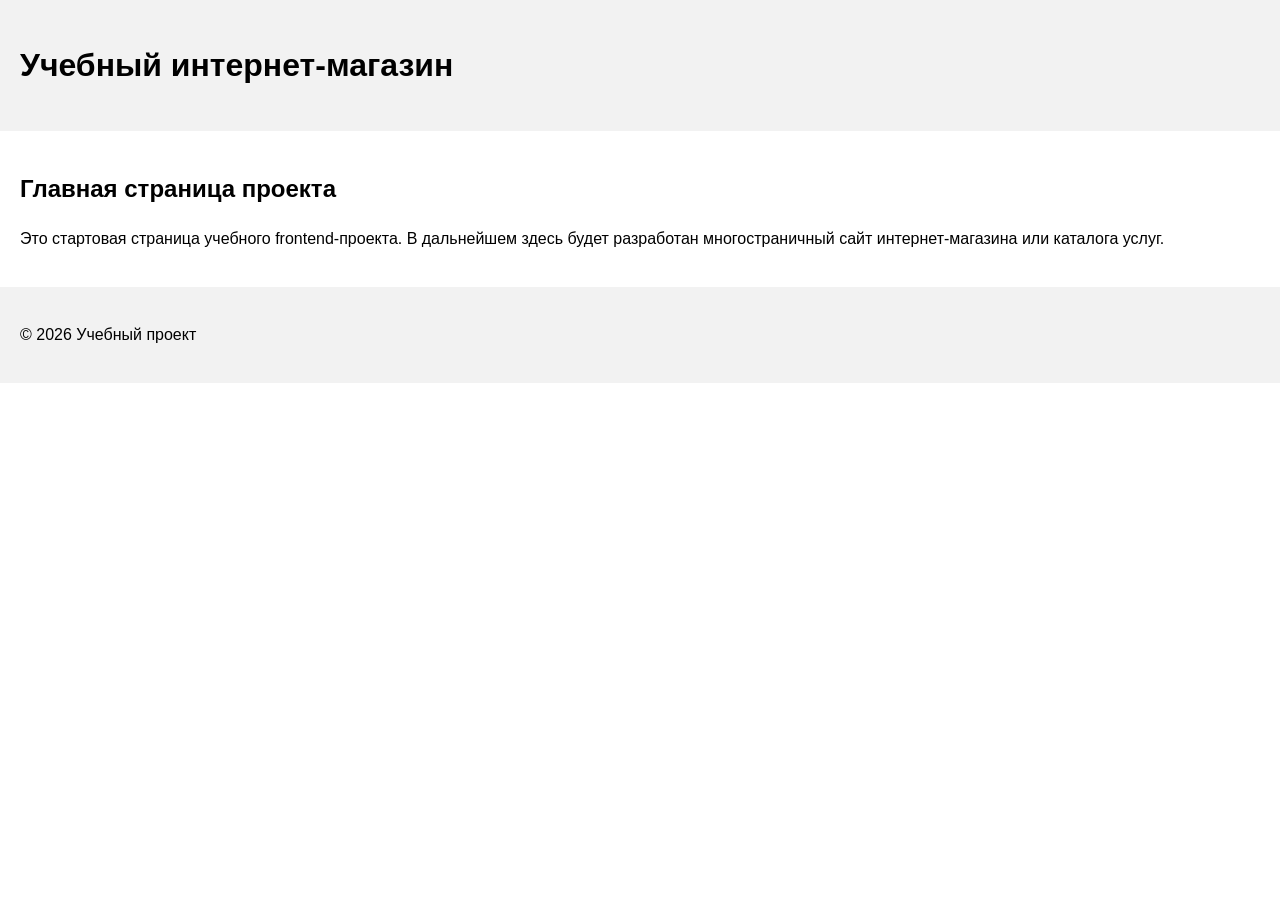
==== index.html @ 299a9763 "feat: initialize frontend project structure" ====
<!DOCTYPE html>
<html lang="ru">
<head>
  <meta charset="UTF-8">
  <meta name="viewport" content="width=device-width, initial-scale=1.0">
  <title>Каталог товаров</title>
  <link rel="stylesheet" href="css/style.css">
</head>
<body>
  <header>
    <h1>Учебный интернет-магазин</h1>
  </header>

  <main>
    <section>
      <h2>Главная страница проекта</h2>
      <p>
        Это стартовая страница учебного frontend-проекта.
        В дальнейшем здесь будет разработан многостраничный сайт
        интернет-магазина или каталога услуг.
      </p>
    </section>
  </main>

  <footer>
    <p>&copy; 2026 Учебный проект</p>
  </footer>
</body>
</html>
---- css/style.css ----
body {
  margin: 0;
  font-family: Arial, sans-serif;
  line-height: 1.5;
}

header,
main,
footer {
  padding: 20px;
}

header {
  background-color: #f2f2f2;
}

footer {
  background-color: #f2f2f2;
}
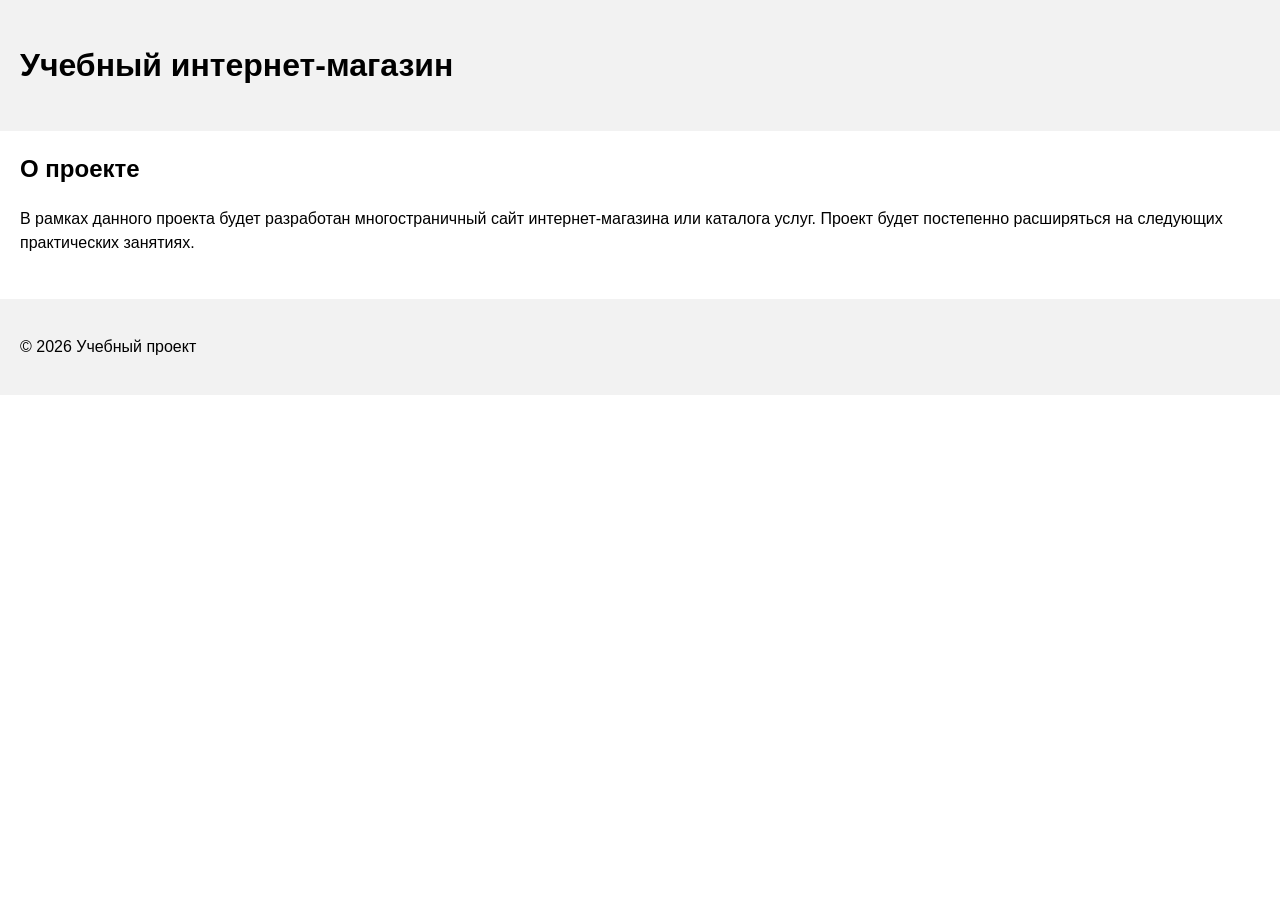
==== commit 9ca4036b: "feat: add project description section" ====
--- a/index.html
+++ b/index.html
@@ -13,11 +13,11 @@
 
   <main>
     <section>
-      <h2>Главная страница проекта</h2>
+      <h2>О проекте</h2>
       <p>
-        Это стартовая страница учебного frontend-проекта.
-        В дальнейшем здесь будет разработан многостраничный сайт
-        интернет-магазина или каталога услуг.
+        В рамках данного проекта будет разработан многостраничный сайт
+        интернет-магазина или каталога услуг. Проект будет постепенно
+        расширяться на следующих практических занятиях.
       </p>
     </section>
   </main>
--- a/css/style.css
+++ b/css/style.css
@@ -16,4 +16,12 @@
 
 footer {
   background-color: #f2f2f2;
+}
+
+section {
+  margin-bottom: 24px;
+}
+
+section h2 {
+  margin-top: 0;
 }
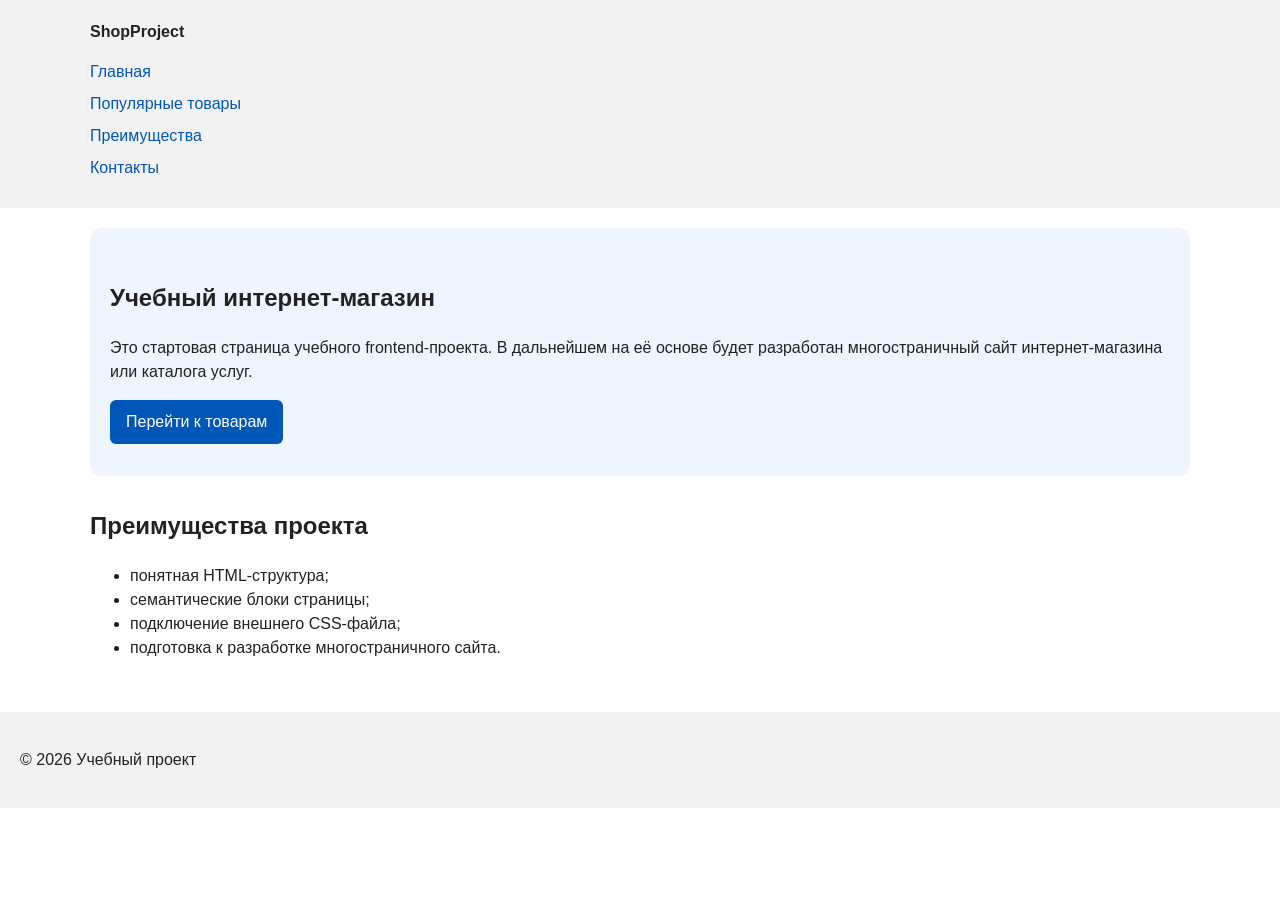
==== commit 4e20cd25: "feat: add semantic HTML structure and base CSS styles" ====
--- a/index.html
+++ b/index.html
@@ -8,22 +8,46 @@
 </head>
 <body>
   <header>
-    <h1>Учебный интернет-магазин</h1>
-  </header>
+    <div class="site-header">
+        <a class="site-logo" href="index.html">ShopProject</a>
+
+        <nav class="site-nav" aria-label="Основная навигация">
+            <ul class="site-nav__list">
+                <li><a href="index.html">Главная</a></li>
+                <li><a href="#popular">Популярные товары</a></li>
+                <li><a href="#advantages">Преимущества</a></li>
+                <li><a href="#contacts">Контакты</a></li>
+            </ul>
+        </nav>
+    </div>
+</header>
+
 
   <main>
-    <section>
-      <h2>О проекте</h2>
-      <p>
-        В рамках данного проекта будет разработан многостраничный сайт
-        интернет-магазина или каталога услуг. Проект будет постепенно
-        расширяться на следующих практических занятиях.
-      </p>
-    </section>
+    <!-- Основное содержимое страницы -->
+     <section class="hero">
+        <h1>Учебный интернет-магазин</h1>
+        <p>
+            Это стартовая страница учебного frontend-проекта.
+            В дальнейшем на её основе будет разработан многостраничный сайт
+            интернет-магазина или каталога услуг.
+        </p>
+        <a class="button" href="#popular">Перейти к товарам</a>
+      </section>
+
+      <section class="section" id="advantages">
+        <h2>Преимущества проекта</h2>
+        <ul class="advantages-list">
+          <li>понятная HTML-структура;</li>
+          <li>семантические блоки страницы;</li>
+          <li>подключение внешнего CSS-файла;</li>
+          <li>подготовка к разработке многостраничного сайта.</li>
+        </ul>
+      </section>
   </main>
-
   <footer>
     <p>&copy; 2026 Учебный проект</p>
   </footer>
 </body>
-</html>+</html>
+
--- a/css/style.css
+++ b/css/style.css
@@ -1,27 +1,154 @@
+/* 
+  Универсальное правило для всех элементов.
+  border-box делает расчёт размеров более понятным:
+  width включает content, padding и border.
+*/
+* {
+  box-sizing: border-box;
+}
+/*
+  Убираем стандартный внешний отступ браузера у body.
+  Без этого вокруг страницы может появиться белая рамка.
+*/
 body {
   margin: 0;
   font-family: Arial, sans-serif;
   line-height: 1.5;
+  color: #222222;
+  background-color: #ffffff;
 }
-
+/*
+  Задаём внутренние отступы для основных областей страницы.
+  Это делает содержимое визуально отделённым от краёв окна браузера.
+*/
 header,
 main,
 footer {
   padding: 20px;
 }
-
+/*
+  Оформляем шапку страницы.
+  Пока используется простой светло-серый фон.
+*/
 header {
   background-color: #f2f2f2;
 }
-
+/*
+  Оформляем подвал страницы тем же фоном,
+  чтобы визуально отделить его от основного содержимого.
+*/
 footer {
   background-color: #f2f2f2;
 }
-
-section {
-  margin-bottom: 24px;
+/*
+  Ограничиваем ширину содержимого шапки,
+  чтобы оно не растягивалось слишком сильно на широких экранах.
+*/
+.site-header {
+  max-width: 1100px;
+  margin: 0 auto;
 }
-
-section h2 {
+/*
+  Оформляем текстовый логотип.
+*/
+.site-logo {
+  font-weight: bold;
+  text-decoration: none;
+  color: #222222;
+}
+/*
+  Убираем стандартные отступы и маркеры списка навигации.
+*/
+.site-nav__list {
+  padding: 0;
+  margin: 16px 0 0;
+  list-style: none;
+}
+/*
+  Добавляем расстояние между пунктами меню.
+*/
+.site-nav__list li {
+  margin-bottom: 8px;
+}
+/*
+  Оформляем ссылки меню.
+*/
+.site-nav__list a {
+  color: #0057b8;
+  text-decoration: none;
+}
+/*
+  При наведении мыши подчёркиваем ссылку.
+  Подробно состояния интерфейса будут рассмотрены в практической работе 1.7.
+*/
+.site-nav__list a:hover {
+  text-decoration: underline;
+}
+/*
+  Hero-блок — первый крупный блок страницы.
+  Он визуально отделяется от остальных разделов фоном и отступами.
+*/
+.hero {
+  max-width: 1100px;
+  margin: 0 auto 32px;
+  padding: 32px 20px;
+  background-color: #eef5ff;
+  border-radius: 12px;
+}
+/*
+  Общий класс для разделов страницы.
+*/
+.section {
+  max-width: 1100px;
+  margin: 0 auto 32px;
+}
+/*
+  Убираем лишний верхний отступ у заголовков разделов.
+*/
+.section h2 {
   margin-top: 0;
-}+}
+/*
+  Карточка товара — самостоятельный блок.
+  На следующих занятиях карточки будут доработаны и выстроены в сетку.
+*/
+.product-card {
+  margin-bottom: 16px;
+  padding: 16px;
+  border: 1px solid #dddddd;
+  border-radius: 8px;
+  background-color: #ffffff;
+}
+/*
+  Убираем лишний верхний отступ у заголовка карточки.
+*/
+.product-card h3 {
+  margin-top: 0;
+}
+/*
+  Пока это обычная ссылка, но визуально она оформляется как кнопка.
+*/
+.button {
+  display: inline-block;
+  padding: 10px 16px;
+  color: #ffffff;
+  background-color: #0057b8;
+  text-decoration: none;
+  border-radius: 6px;
+}
+/*
+  Простое состояние наведения для кнопки.
+*/
+.button:hover {
+  background-color: #003f86;
+}
+/*
+  Дополнительный информационный блок.
+*/
+.aside-info {
+  max-width: 1100px;
+  margin: 0 auto 32px;
+  padding: 16px;
+  border-left: 4px solid #0057b8;
+  background-color: #f7f7f7;
+}
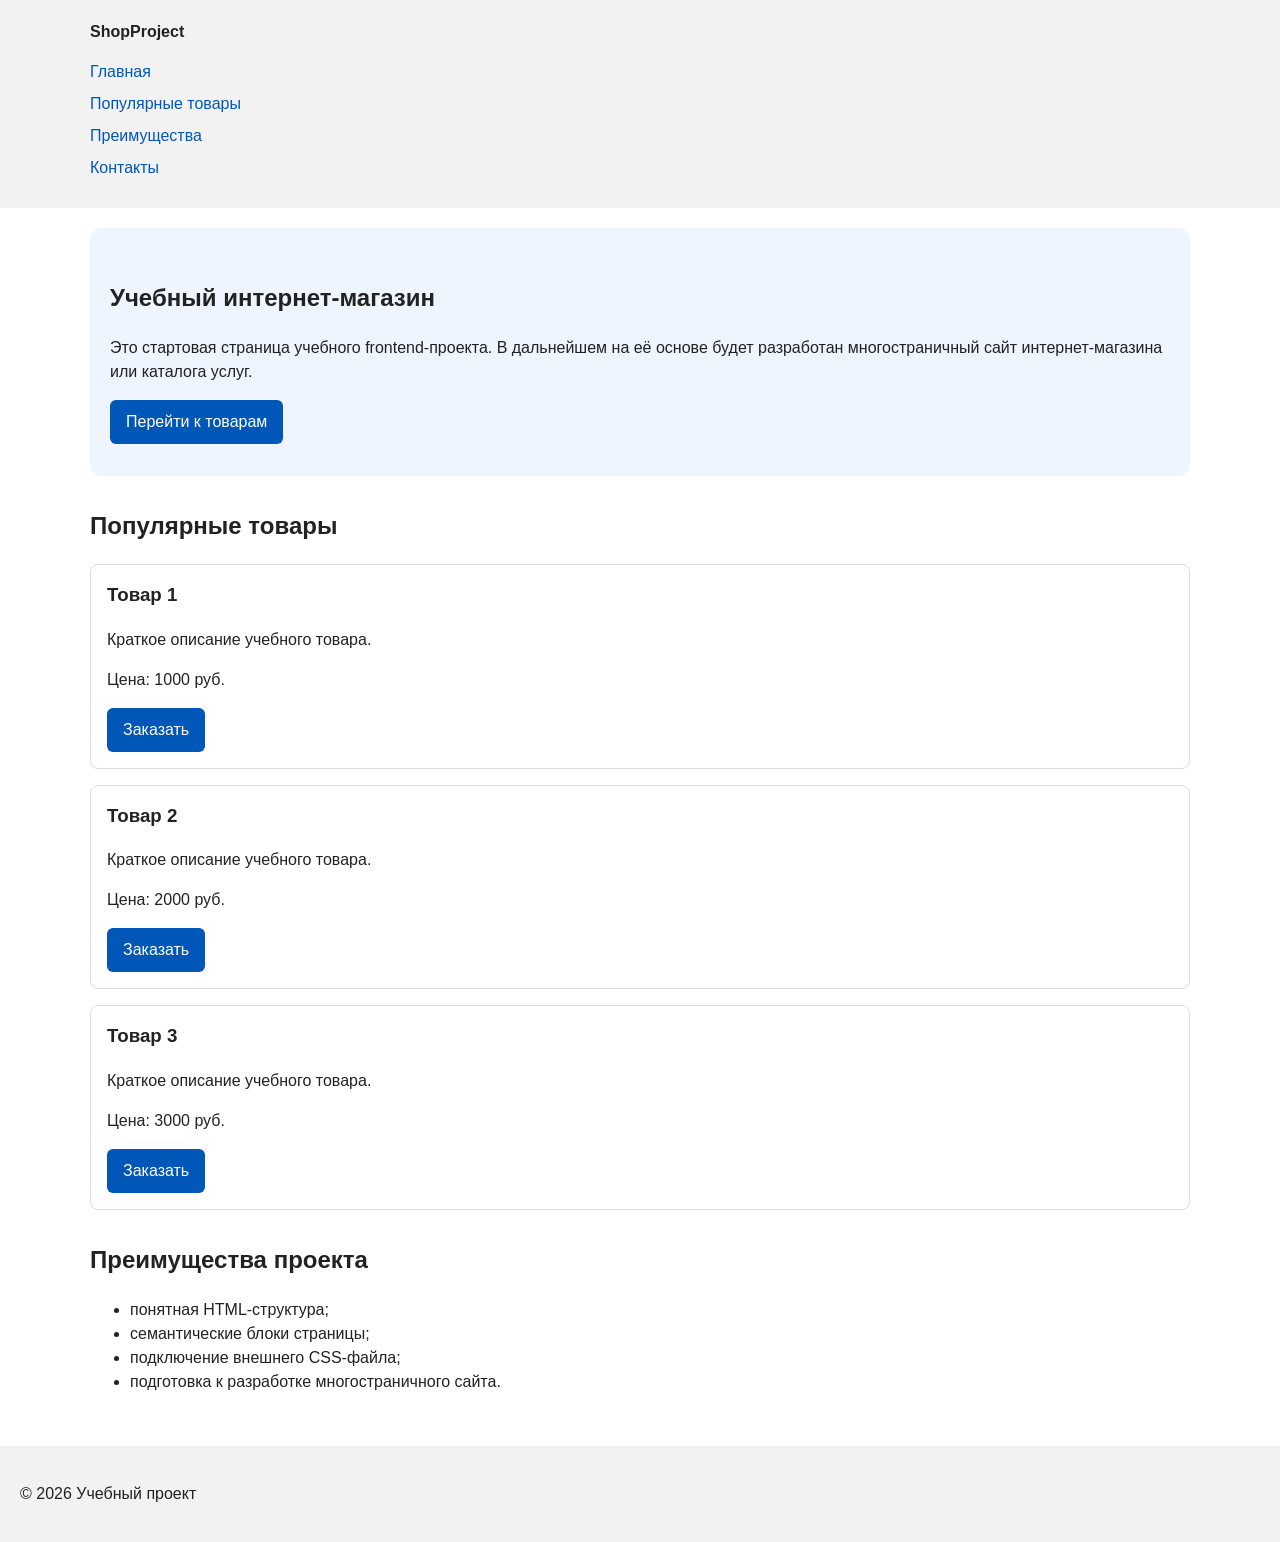
==== commit 345012c8: "feat: add order form modal and validation" ====
--- a/index.html
+++ b/index.html
@@ -5,49 +5,191 @@
   <meta name="viewport" content="width=device-width, initial-scale=1.0">
   <title>Каталог товаров</title>
   <link rel="stylesheet" href="css/style.css">
+  <!-- Этап 3. Подключение JavaScript-файла с атрибутом defer -->
+  <script src="js/main.js" defer></script>
 </head>
 <body>
+
   <header>
     <div class="site-header">
-        <a class="site-logo" href="index.html">ShopProject</a>
-
-        <nav class="site-nav" aria-label="Основная навигация">
-            <ul class="site-nav__list">
-                <li><a href="index.html">Главная</a></li>
-                <li><a href="#popular">Популярные товары</a></li>
-                <li><a href="#advantages">Преимущества</a></li>
-                <li><a href="#contacts">Контакты</a></li>
-            </ul>
-        </nav>
+      <a class="site-logo" href="index.html">ShopProject</a>
+      
+      <nav class="site-nav" aria-label="Основная навигация">
+        <ul class="site-nav__list">
+          <li><a href="index.html">Главная</a></li>
+          <li><a href="#popular">Популярные товары</a></li>
+          <li><a href="#advantages">Преимущества</a></li>
+          <li><a href="#contacts">Контакты</a></li>
+        </ul>
+      </nav>
     </div>
-</header>
-
+  </header>
 
   <main>
-    <!-- Основное содержимое страницы -->
-     <section class="hero">
-        <h1>Учебный интернет-магазин</h1>
-        <p>
-            Это стартовая страница учебного frontend-проекта.
-            В дальнейшем на её основе будет разработан многостраничный сайт
-            интернет-магазина или каталога услуг.
-        </p>
-        <a class="button" href="#popular">Перейти к товарам</a>
-      </section>
+    <!-- Секция Hero -->
+    <section class="hero">
+      <h1>Учебный интернет-магазин</h1>
+      <p>
+        Это стартовая страница учебного frontend-проекта.
+        В дальнейшем на её основе будет разработан многостраничный сайт
+        интернет-магазина или каталога услуг.
+      </p>
+      <a class="button" href="#popular">Перейти к товарам</a>
+    </section>
 
-      <section class="section" id="advantages">
-        <h2>Преимущества проекта</h2>
-        <ul class="advantages-list">
-          <li>понятная HTML-структура;</li>
-          <li>семантические блоки страницы;</li>
-          <li>подключение внешнего CSS-файла;</li>
-          <li>подготовка к разработке многостраничного сайта.</li>
-        </ul>
-      </section>
+    <!-- Секция Популярные товары с кнопками (Этап 4) -->
+    <section class="section" id="popular">
+      <h2>Популярные товары</h2>
+      <div class="products-grid">
+
+        <!-- Карточка 1 -->
+        <article class="product-card">
+          <h3>Товар 1</h3>
+          <p>Краткое описание учебного товара.</p>
+          <p>Цена: 1000 руб.</p>
+          <button class="button product-card__button" type="button" data-product="Товар 1">
+            Заказать
+          </button>
+        </article>
+
+        <!-- Карточка 2 -->
+        <article class="product-card">
+          <h3>Товар 2</h3>
+          <p>Краткое описание учебного товара.</p>
+          <p>Цена: 2000 руб.</p>
+          <button class="button product-card__button" type="button" data-product="Товар 2">
+            Заказать
+          </button>
+        </article>
+
+        <!-- Карточка 3 -->
+        <article class="product-card">
+          <h3>Товар 3</h3>
+          <p>Краткое описание учебного товара.</p>
+          <p>Цена: 3000 руб.</p>
+          <button class="button product-card__button" type="button" data-product="Товар 3">
+            Заказать
+          </button>
+        </article>
+
+      </div>
+    </section>
+
+    <!-- Секция Преимущества -->
+    <section class="section" id="advantages">
+      <h2>Преимущества проекта</h2>
+      <ul class="advantages-list">
+        <li>понятная HTML-структура;</li>
+        <li>семантические блоки страницы;</li>
+        <li>подключение внешнего CSS-файла;</li>
+        <li>подготовка к разработке многостраничного сайта.</li>
+      </ul>
+    </section>
   </main>
+
   <footer>
     <p>&copy; 2026 Учебный проект</p>
   </footer>
+
+  <!-- Этап 5. Модальное окно с формой заявки -->
+  <dialog class="order-dialog" id="order-dialog" aria-labelledby="order-dialog-title">
+    <h2 id="order-dialog-title">Оформление заявки</h2>
+    <form class="order-form" id="order-form" action="#" method="post" novalidate>
+      
+      <!-- Скрытое поле для хранения названия выбранного товара -->
+      <input id="selected-product" name="selected-product" type="hidden">
+      
+      <div class="form-field">
+        <label for="order-name">Имя</label>
+        <input
+          id="order-name"
+          name="name"
+          type="text"
+          placeholder="Введите ваше имя"
+          minlength="2"
+          autocomplete="given-name"
+          required
+        >
+      </div>
+      
+      <div class="form-field">
+        <label for="order-email">E-mail</label>
+        <input
+          id="order-email"
+          name="email"
+          type="email"
+          placeholder="example@mail.ru"
+          autocomplete="email"
+          required
+        >
+      </div>
+      
+      <div class="form-field">
+        <label for="order-phone">Телефон</label>
+        <input
+          id="order-phone"
+          name="phone"
+          type="tel"
+          inputmode="tel"
+          placeholder="+7 (900) 000-00-00"
+          pattern="^\+7 \(\d{3}\) \d{3}-\d{2}-\d{2}$"
+          required
+        >
+        <small>Формат: +7 (900) 000-00-00</small>
+      </div>
+      
+      <div class="form-field">
+        <label for="order-date">Дата связи</label>
+        <input
+          id="order-date"
+          name="date"
+          type="date"
+        >
+      </div>
+      
+      <div class="form-field">
+        <label for="order-topic">Тема заявки</label>
+        <select id="order-topic" name="topic" required>
+          <option value="">Выберите тему</option>
+          <option value="product">Заказ товара</option>
+          <option value="consultation">Консультация</option>
+          <option value="delivery">Доставка</option>
+        </select>
+      </div>
+      
+      <div class="form-field">
+        <label for="order-comment">Комментарий</label>
+        <textarea
+          id="order-comment"
+          name="comment"
+          rows="4"
+          placeholder="Укажите дополнительную информацию"
+        ></textarea>
+      </div>
+      
+      <div class="form-field form-field--checkbox">
+        <label>
+          <input
+            id="order-agreement"
+            name="agreement"
+            type="checkbox"
+            required
+          >
+          Я согласен на обработку данных
+        </label>
+      </div>
+      
+      <div class="form-actions">
+        <button type="button" id="close-order-dialog">Закрыть</button>
+        <button type="submit">Отправить заявку</button>
+      </div>
+    </form>
+  </dialog>
+
+  <!-- Сообщение об успешной отправке формы -->
+  <p class="success-message" id="success-message" hidden>
+    Форма успешно отправлена!
+  </p>
+
 </body>
 </html>
-
--- a/css/style.css
+++ b/css/style.css
@@ -1,15 +1,7 @@
-/* 
-  Универсальное правило для всех элементов.
-  border-box делает расчёт размеров более понятным:
-  width включает content, padding и border.
-*/
 * {
   box-sizing: border-box;
 }
-/*
-  Убираем стандартный внешний отступ браузера у body.
-  Без этого вокруг страницы может появиться белая рамка.
-*/
+
 body {
   margin: 0;
   font-family: Arial, sans-serif;
@@ -17,77 +9,51 @@
   color: #222222;
   background-color: #ffffff;
 }
-/*
-  Задаём внутренние отступы для основных областей страницы.
-  Это делает содержимое визуально отделённым от краёв окна браузера.
-*/
+
 header,
 main,
 footer {
   padding: 20px;
 }
-/*
-  Оформляем шапку страницы.
-  Пока используется простой светло-серый фон.
-*/
+
 header {
   background-color: #f2f2f2;
 }
-/*
-  Оформляем подвал страницы тем же фоном,
-  чтобы визуально отделить его от основного содержимого.
-*/
+
 footer {
   background-color: #f2f2f2;
 }
-/*
-  Ограничиваем ширину содержимого шапки,
-  чтобы оно не растягивалось слишком сильно на широких экранах.
-*/
+
 .site-header {
   max-width: 1100px;
   margin: 0 auto;
 }
-/*
-  Оформляем текстовый логотип.
-*/
+
 .site-logo {
   font-weight: bold;
   text-decoration: none;
   color: #222222;
 }
-/*
-  Убираем стандартные отступы и маркеры списка навигации.
-*/
+
 .site-nav__list {
   padding: 0;
   margin: 16px 0 0;
   list-style: none;
 }
-/*
-  Добавляем расстояние между пунктами меню.
-*/
+
 .site-nav__list li {
   margin-bottom: 8px;
 }
-/*
-  Оформляем ссылки меню.
-*/
+
 .site-nav__list a {
   color: #0057b8;
   text-decoration: none;
 }
-/*
-  При наведении мыши подчёркиваем ссылку.
-  Подробно состояния интерфейса будут рассмотрены в практической работе 1.7.
-*/
+
 .site-nav__list a:hover {
   text-decoration: underline;
 }
-/*
-  Hero-блок — первый крупный блок страницы.
-  Он визуально отделяется от остальных разделов фоном и отступами.
-*/
+
 .hero {
   max-width: 1100px;
   margin: 0 auto 32px;
@@ -95,23 +61,16 @@
   background-color: #eef5ff;
   border-radius: 12px;
 }
-/*
-  Общий класс для разделов страницы.
-*/
+
 .section {
   max-width: 1100px;
   margin: 0 auto 32px;
 }
-/*
-  Убираем лишний верхний отступ у заголовков разделов.
-*/
+
 .section h2 {
   margin-top: 0;
 }
-/*
-  Карточка товара — самостоятельный блок.
-  На следующих занятиях карточки будут доработаны и выстроены в сетку.
-*/
+
 .product-card {
   margin-bottom: 16px;
   padding: 16px;
@@ -119,15 +78,11 @@
   border-radius: 8px;
   background-color: #ffffff;
 }
-/*
-  Убираем лишний верхний отступ у заголовка карточки.
-*/
+
 .product-card h3 {
   margin-top: 0;
 }
-/*
-  Пока это обычная ссылка, но визуально она оформляется как кнопка.
-*/
+
 .button {
   display: inline-block;
   padding: 10px 16px;
@@ -135,16 +90,15 @@
   background-color: #0057b8;
   text-decoration: none;
   border-radius: 6px;
-}
-/*
-  Простое состояние наведения для кнопки.
-*/
+  border: none;
+  cursor: pointer;
+  font: inherit;
+}
+
 .button:hover {
   background-color: #003f86;
 }
-/*
-  Дополнительный информационный блок.
-*/
+
 .aside-info {
   max-width: 1100px;
   margin: 0 auto 32px;
@@ -152,3 +106,132 @@
   border-left: 4px solid #0057b8;
   background-color: #f7f7f7;
 }
+
+/*
+  Модальное окно.
+  Элемент dialog сам умеет открываться поверх страницы.
+*/
+.order-dialog {
+  width: min(100% - 32px, 560px);
+  padding: 24px;
+  border: none;
+  border-radius: 12px;
+}
+
+/*
+  Затемнение фона за модальным окном.
+*/
+.order-dialog::backdrop {
+  background-color: rgba(0, 0, 0, 0.5);
+}
+
+/*
+  Поле формы.
+  Каждый блок получает нижний отступ.
+*/
+.form-field {
+  margin-bottom: 16px;
+}
+
+/*
+  Подпись поля.
+*/
+.form-field label {
+  display: block;
+  margin-bottom: 6px;
+}
+
+/*
+  Основные поля формы.
+*/
+.form-field input,
+.form-field select,
+.form-field textarea {
+  width: 100%;
+  padding: 10px 12px;
+  border: 1px solid #cccccc;
+  border-radius: 6px;
+  font: inherit;
+}
+
+/*
+  Checkbox не должен занимать всю ширину.
+*/
+.form-field input[type="checkbox"] {
+  width: auto;
+}
+
+/*
+  Подсказка под полем телефона.
+*/
+.form-field small {
+  display: block;
+  margin-top: 4px;
+  color: #666666;
+}
+
+/*
+  Видимый фокус для клавиатурной навигации.
+*/
+.form-field input:focus-visible,
+.form-field select:focus-visible,
+.form-field textarea:focus-visible,
+.form-actions button:focus-visible {
+  outline: 2px solid #0057b8;
+  outline-offset: 2px;
+}
+
+/*
+  Подсветка ошибочных полей.
+  Атрибут aria-invalid будет добавляться через JavaScript.
+*/
+[aria-invalid="true"] {
+  border-color: #b00020;
+}
+
+/*
+  Кнопки формы.
+*/
+.form-actions {
+  display: flex;
+  gap: 12px;
+  margin-top: 20px;
+}
+
+.form-actions button {
+  display: inline-block;
+  padding: 10px 16px;
+  border-radius: 6px;
+  border: none;
+  font: inherit;
+  cursor: pointer;
+}
+
+.form-actions button[type="submit"] {
+  color: #ffffff;
+  background-color: #0057b8;
+}
+
+.form-actions button[type="submit"]:hover {
+  background-color: #003f86;
+}
+
+.form-actions button#close-order-dialog {
+  background-color: #e0e0e0;
+  color: #222222;
+}
+
+.form-actions button#close-order-dialog:hover {
+  background-color: #cccccc;
+}
+
+/*
+  Сообщение об успешной отправке.
+*/
+.success-message {
+  max-width: 1100px;
+  margin: 24px auto;
+  padding: 16px;
+  border-left: 4px solid #168a2f;
+  background-color: #eefaf0;
+}
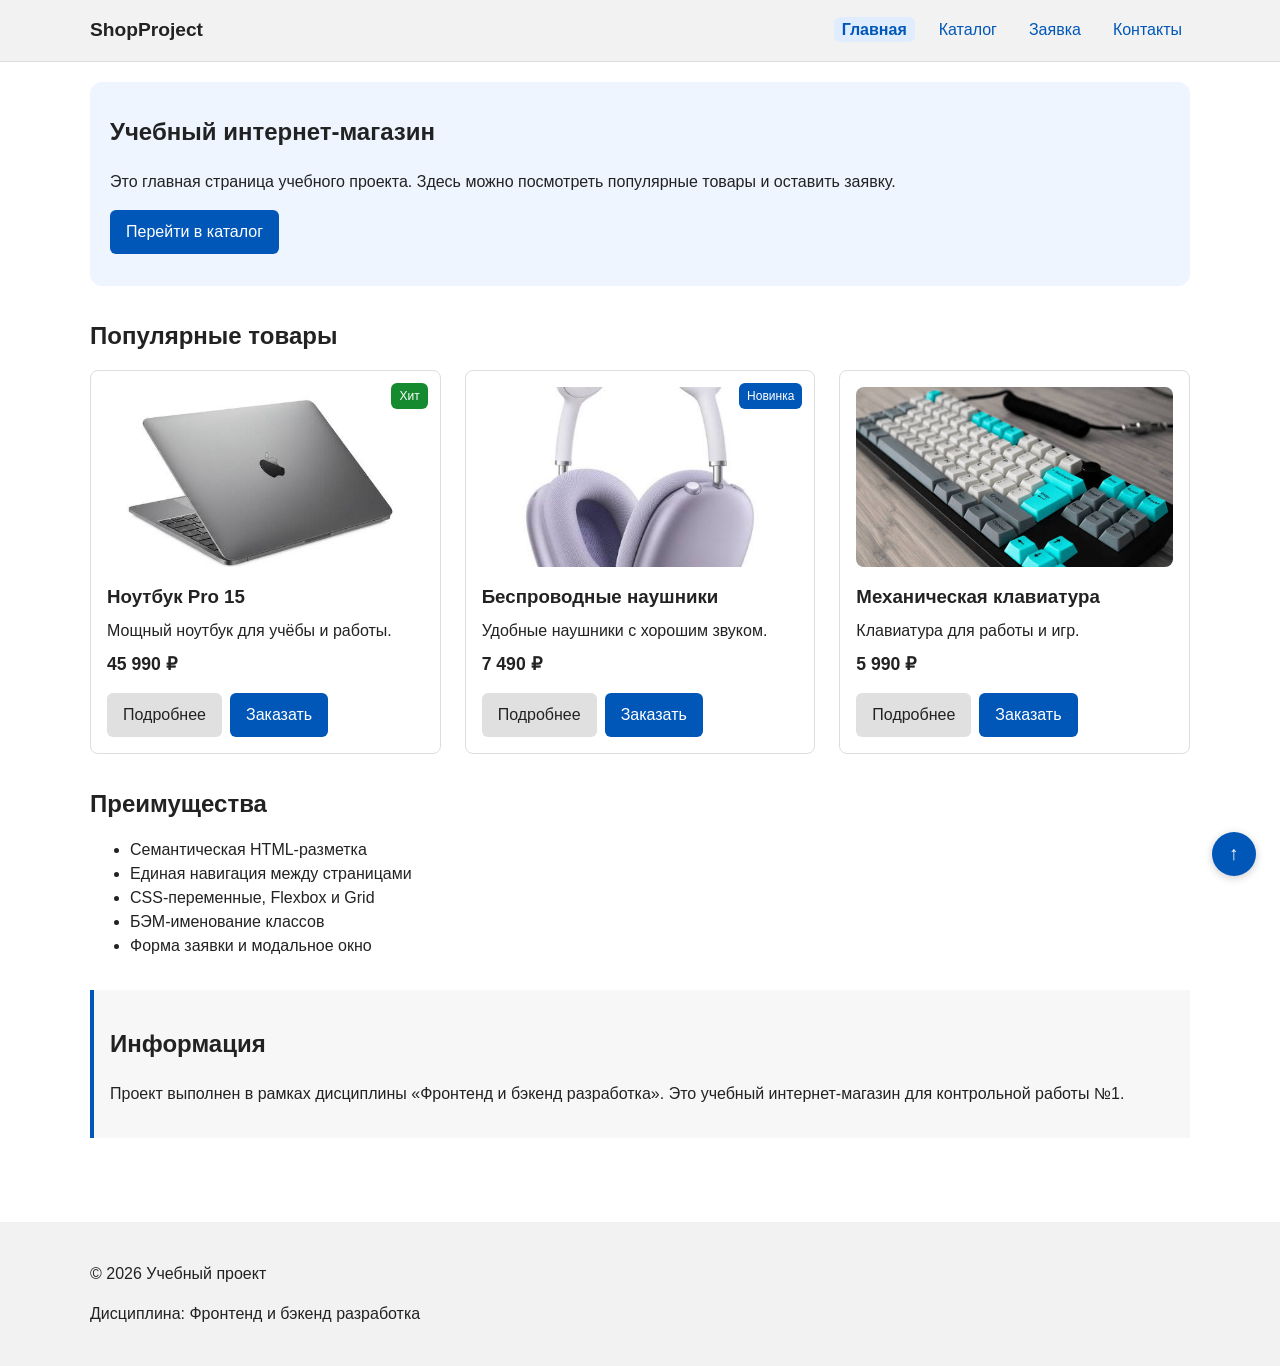
==== commit 72d75c45: "feat: add multipage structure for control work 1" ====
--- a/index.html
+++ b/index.html
@@ -3,150 +3,128 @@
 <head>
   <meta charset="UTF-8">
   <meta name="viewport" content="width=device-width, initial-scale=1.0">
-  <title>Каталог товаров</title>
+  <meta name="description" content="Учебный интернет-магазин — главная страница">
+  <title>Главная — Учебный интернет-магазин</title>
   <link rel="stylesheet" href="css/style.css">
-  <!-- Этап 3. Подключение JavaScript-файла с атрибутом defer -->
   <script src="js/main.js" defer></script>
 </head>
 <body>
 
-  <header>
-    <div class="site-header">
+  <header class="site-header">
+    <div class="site-header__inner">
       <a class="site-logo" href="index.html">ShopProject</a>
-      
       <nav class="site-nav" aria-label="Основная навигация">
         <ul class="site-nav__list">
-          <li><a href="index.html">Главная</a></li>
-          <li><a href="#popular">Популярные товары</a></li>
-          <li><a href="#advantages">Преимущества</a></li>
-          <li><a href="#contacts">Контакты</a></li>
+          <li><a class="site-nav__link site-nav__link--active" href="index.html">Главная</a></li>
+          <li><a class="site-nav__link" href="catalog.html">Каталог</a></li>
+          <li><a class="site-nav__link" href="order.html">Заявка</a></li>
+          <li><a class="site-nav__link" href="contacts.html">Контакты</a></li>
         </ul>
       </nav>
     </div>
   </header>
 
   <main>
-    <!-- Секция Hero -->
     <section class="hero">
-      <h1>Учебный интернет-магазин</h1>
-      <p>
-        Это стартовая страница учебного frontend-проекта.
-        В дальнейшем на её основе будет разработан многостраничный сайт
-        интернет-магазина или каталога услуг.
-      </p>
-      <a class="button" href="#popular">Перейти к товарам</a>
+      <h1 class="hero__title">Учебный интернет-магазин</h1>
+      <p>Это главная страница учебного проекта. Здесь можно посмотреть популярные товары и оставить заявку.</p>
+      <a class="button" href="catalog.html">Перейти в каталог</a>
     </section>
 
-    <!-- Секция Популярные товары с кнопками (Этап 4) -->
     <section class="section" id="popular">
-      <h2>Популярные товары</h2>
+      <h2 class="section__title">Популярные товары</h2>
       <div class="products-grid">
 
-        <!-- Карточка 1 -->
         <article class="product-card">
-          <h3>Товар 1</h3>
-          <p>Краткое описание учебного товара.</p>
-          <p>Цена: 1000 руб.</p>
-          <button class="button product-card__button" type="button" data-product="Товар 1">
-            Заказать
-          </button>
+          <span class="product-card__badge product-card__badge--hit">Хит</span>
+          <img src="images/laptop.jpg" alt="Ноутбук Pro 15">
+          <h3 class="product-card__title">Ноутбук Pro 15</h3>
+          <p class="product-card__description">Мощный ноутбук для учёбы и работы.</p>
+          <p class="product-card__price">45 990 ₽</p>
+          <div class="product-card__actions">
+            <a class="button button--secondary" href="product.html">Подробнее</a>
+            <button class="button product-card__button" type="button" data-product="Ноутбук Pro 15">Заказать</button>
+          </div>
         </article>
 
-        <!-- Карточка 2 -->
         <article class="product-card">
-          <h3>Товар 2</h3>
-          <p>Краткое описание учебного товара.</p>
-          <p>Цена: 2000 руб.</p>
-          <button class="button product-card__button" type="button" data-product="Товар 2">
-            Заказать
-          </button>
+          <span class="product-card__badge product-card__badge--new">Новинка</span>
+          <img src="images/headphones.jpg" alt="Беспроводные наушники">
+          <h3 class="product-card__title">Беспроводные наушники</h3>
+          <p class="product-card__description">Удобные наушники с хорошим звуком.</p>
+          <p class="product-card__price">7 490 ₽</p>
+          <div class="product-card__actions">
+            <a class="button button--secondary" href="product.html">Подробнее</a>
+            <button class="button product-card__button" type="button" data-product="Беспроводные наушники">Заказать</button>
+          </div>
         </article>
 
-        <!-- Карточка 3 -->
         <article class="product-card">
-          <h3>Товар 3</h3>
-          <p>Краткое описание учебного товара.</p>
-          <p>Цена: 3000 руб.</p>
-          <button class="button product-card__button" type="button" data-product="Товар 3">
-            Заказать
-          </button>
+          <img src="images/keyboard.jpg" alt="Механическая клавиатура">
+          <h3 class="product-card__title">Механическая клавиатура</h3>
+          <p class="product-card__description">Клавиатура для работы и игр.</p>
+          <p class="product-card__price">5 990 ₽</p>
+          <div class="product-card__actions">
+            <a class="button button--secondary" href="product.html">Подробнее</a>
+            <button class="button product-card__button" type="button" data-product="Механическая клавиатура">Заказать</button>
+          </div>
         </article>
 
       </div>
     </section>
 
-    <!-- Секция Преимущества -->
     <section class="section" id="advantages">
-      <h2>Преимущества проекта</h2>
-      <ul class="advantages-list">
-        <li>понятная HTML-структура;</li>
-        <li>семантические блоки страницы;</li>
-        <li>подключение внешнего CSS-файла;</li>
-        <li>подготовка к разработке многостраничного сайта.</li>
+      <h2 class="section__title">Преимущества</h2>
+      <ul>
+        <li>Семантическая HTML-разметка</li>
+        <li>Единая навигация между страницами</li>
+        <li>CSS-переменные, Flexbox и Grid</li>
+        <li>БЭМ-именование классов</li>
+        <li>Форма заявки и модальное окно</li>
       </ul>
     </section>
+
+    <aside class="aside-info">
+      <h2>Информация</h2>
+      <p>Проект выполнен в рамках дисциплины «Фронтенд и бэкенд разработка». Это учебный интернет-магазин для контрольной работы №1.</p>
+    </aside>
   </main>
 
-  <footer>
-    <p>&copy; 2026 Учебный проект</p>
+  <footer class="site-footer" id="contacts">
+    <div class="site-footer__inner">
+      <p>&copy; 2026 Учебный проект</p>
+      <p>Дисциплина: Фронтенд и бэкенд разработка</p>
+    </div>
   </footer>
 
-  <!-- Этап 5. Модальное окно с формой заявки -->
   <dialog class="order-dialog" id="order-dialog" aria-labelledby="order-dialog-title">
     <h2 id="order-dialog-title">Оформление заявки</h2>
     <form class="order-form" id="order-form" action="#" method="post" novalidate>
-      
-      <!-- Скрытое поле для хранения названия выбранного товара -->
       <input id="selected-product" name="selected-product" type="hidden">
-      
+
       <div class="form-field">
         <label for="order-name">Имя</label>
-        <input
-          id="order-name"
-          name="name"
-          type="text"
-          placeholder="Введите ваше имя"
-          minlength="2"
-          autocomplete="given-name"
-          required
-        >
+        <input id="order-name" name="name" type="text" placeholder="Введите ваше имя" minlength="2" required>
       </div>
-      
+
       <div class="form-field">
         <label for="order-email">E-mail</label>
-        <input
-          id="order-email"
-          name="email"
-          type="email"
-          placeholder="example@mail.ru"
-          autocomplete="email"
-          required
-        >
+        <input id="order-email" name="email" type="email" placeholder="example@mail.ru" required>
       </div>
-      
+
       <div class="form-field">
         <label for="order-phone">Телефон</label>
-        <input
-          id="order-phone"
-          name="phone"
-          type="tel"
-          inputmode="tel"
-          placeholder="+7 (900) 000-00-00"
-          pattern="^\+7 \(\d{3}\) \d{3}-\d{2}-\d{2}$"
-          required
-        >
+        <input id="order-phone" name="phone" type="tel" inputmode="tel"
+               placeholder="+7 (900) 000-00-00"
+               pattern="^\+7 \(\d{3}\) \d{3}-\d{2}-\d{2}$" required>
         <small>Формат: +7 (900) 000-00-00</small>
       </div>
-      
+
       <div class="form-field">
         <label for="order-date">Дата связи</label>
-        <input
-          id="order-date"
-          name="date"
-          type="date"
-        >
+        <input id="order-date" name="date" type="date">
       </div>
-      
+
       <div class="form-field">
         <label for="order-topic">Тема заявки</label>
         <select id="order-topic" name="topic" required>
@@ -156,40 +134,28 @@
           <option value="delivery">Доставка</option>
         </select>
       </div>
-      
+
       <div class="form-field">
         <label for="order-comment">Комментарий</label>
-        <textarea
-          id="order-comment"
-          name="comment"
-          rows="4"
-          placeholder="Укажите дополнительную информацию"
-        ></textarea>
+        <textarea id="order-comment" name="comment" rows="4" placeholder="Дополнительная информация"></textarea>
       </div>
-      
-      <div class="form-field form-field--checkbox">
+
+      <div class="form-field">
         <label>
-          <input
-            id="order-agreement"
-            name="agreement"
-            type="checkbox"
-            required
-          >
+          <input id="order-agreement" name="agreement" type="checkbox" required>
           Я согласен на обработку данных
         </label>
       </div>
-      
+
       <div class="form-actions">
-        <button type="button" id="close-order-dialog">Закрыть</button>
+        <button type="button" id="close-order-dialog" class="button button--secondary">Закрыть</button>
         <button type="submit">Отправить заявку</button>
       </div>
     </form>
   </dialog>
 
-  <!-- Сообщение об успешной отправке формы -->
-  <p class="success-message" id="success-message" hidden>
-    Форма успешно отправлена!
-  </p>
+  <p class="success-message" id="success-message" hidden>Форма успешно отправлена!</p>
+  <a href="#" class="button-up" title="Наверх">↑</a>
 
 </body>
-</html>
+</html>
--- a/css/style.css
+++ b/css/style.css
@@ -1,3 +1,32 @@
+/* ==============================
+   CSS-переменные
+============================== */
+:root {
+  --color-bg: #ffffff;
+  --color-text: #222222;
+  --color-primary: #0057b8;
+  --color-primary-dark: #003f86;
+  --color-border: #dddddd;
+  --color-danger: #b00020;
+  --color-success: #168a2f;
+  --color-muted: #666666;
+  --color-header: #f2f2f2;
+  --color-hero: #eef5ff;
+  --color-aside: #f7f7f7;
+  --color-success-bg: #eefaf0;
+
+  --space-sm: 8px;
+  --space-md: 16px;
+  --space-lg: 24px;
+  --space-xl: 32px;
+
+  --radius-sm: 6px;
+  --radius-md: 8px;
+  --radius-lg: 12px;
+
+  --max-width: 1100px;
+}
+
 * {
   box-sizing: border-box;
 }
@@ -6,202 +35,340 @@
   margin: 0;
   font-family: Arial, sans-serif;
   line-height: 1.5;
-  color: #222222;
-  background-color: #ffffff;
-}
-
-header,
-main,
-footer {
-  padding: 20px;
-}
-
-header {
-  background-color: #f2f2f2;
-}
-
-footer {
-  background-color: #f2f2f2;
-}
-
+  color: var(--color-text);
+  background-color: var(--color-bg);
+}
+
+img {
+  max-width: 100%;
+  height: auto;
+  display: block;
+}
+
+/* Шапка */
 .site-header {
-  max-width: 1100px;
+  position: sticky;
+  top: 0;
+  z-index: 100;
+  background-color: var(--color-header);
+  border-bottom: 1px solid var(--color-border);
+  padding: var(--space-md) 20px;
+}
+
+.site-header__inner {
+  max-width: var(--max-width);
   margin: 0 auto;
+  display: flex;
+  flex-wrap: wrap;
+  align-items: center;
+  justify-content: space-between;
+  gap: var(--space-md);
 }
 
 .site-logo {
   font-weight: bold;
+  font-size: 1.2rem;
   text-decoration: none;
-  color: #222222;
+  color: var(--color-text);
 }
 
 .site-nav__list {
+  display: flex;
+  flex-wrap: wrap;
+  gap: var(--space-md);
   padding: 0;
-  margin: 16px 0 0;
+  margin: 0;
   list-style: none;
 }
 
-.site-nav__list li {
-  margin-bottom: 8px;
-}
-
-.site-nav__list a {
-  color: #0057b8;
+.site-nav__link {
+  color: var(--color-primary);
   text-decoration: none;
-}
-
-.site-nav__list a:hover {
+  padding: 4px 8px;
+  border-radius: var(--radius-sm);
+}
+
+.site-nav__link:hover {
   text-decoration: underline;
 }
 
+.site-nav__link--active {
+  font-weight: bold;
+  background-color: #e0edff;
+}
+
+.site-nav__link:focus-visible {
+  outline: 2px solid var(--color-primary);
+  outline-offset: 2px;
+}
+
+/* Общие блоки */
+main {
+  padding: 20px;
+}
+
+.section {
+  max-width: var(--max-width);
+  margin: 0 auto var(--space-xl);
+}
+
+.section__title {
+  margin-top: 0;
+  margin-bottom: var(--space-md);
+}
+
 .hero {
-  max-width: 1100px;
-  margin: 0 auto 32px;
-  padding: 32px 20px;
-  background-color: #eef5ff;
-  border-radius: 12px;
-}
-
-.section {
-  max-width: 1100px;
-  margin: 0 auto 32px;
-}
-
-.section h2 {
+  max-width: var(--max-width);
+  margin: 0 auto var(--space-xl);
+  padding: var(--space-xl) 20px;
+  background-color: var(--color-hero);
+  border-radius: var(--radius-lg);
+}
+
+.hero__title {
   margin-top: 0;
 }
 
-.product-card {
-  margin-bottom: 16px;
-  padding: 16px;
-  border: 1px solid #dddddd;
-  border-radius: 8px;
-  background-color: #ffffff;
-}
-
-.product-card h3 {
-  margin-top: 0;
-}
-
+.aside-info {
+  max-width: var(--max-width);
+  margin: 0 auto var(--space-xl);
+  padding: var(--space-md);
+  border-left: 4px solid var(--color-primary);
+  background-color: var(--color-aside);
+}
+
+/* Кнопки */
 .button {
   display: inline-block;
   padding: 10px 16px;
   color: #ffffff;
-  background-color: #0057b8;
+  background-color: var(--color-primary);
   text-decoration: none;
-  border-radius: 6px;
+  border-radius: var(--radius-sm);
   border: none;
   cursor: pointer;
   font: inherit;
 }
 
 .button:hover {
-  background-color: #003f86;
-}
-
-.aside-info {
-  max-width: 1100px;
-  margin: 0 auto 32px;
-  padding: 16px;
-  border-left: 4px solid #0057b8;
-  background-color: #f7f7f7;
-}
-
-/*
-  Модальное окно.
-  Элемент dialog сам умеет открываться поверх страницы.
-*/
-.order-dialog {
-  width: min(100% - 32px, 560px);
-  padding: 24px;
-  border: none;
-  border-radius: 12px;
-}
-
-/*
-  Затемнение фона за модальным окном.
-*/
-.order-dialog::backdrop {
-  background-color: rgba(0, 0, 0, 0.5);
-}
-
-/*
-  Поле формы.
-  Каждый блок получает нижний отступ.
-*/
+  background-color: var(--color-primary-dark);
+}
+
+.button:focus-visible {
+  outline: 2px solid var(--color-primary);
+  outline-offset: 3px;
+}
+
+.button--secondary {
+  background-color: #e0e0e0;
+  color: var(--color-text);
+}
+
+.button--secondary:hover {
+  background-color: #cccccc;
+}
+
+/* Сетка карточек */
+.products-grid {
+  display: grid;
+  grid-template-columns: repeat(auto-fit, minmax(250px, 1fr));
+  gap: var(--space-lg);
+}
+
+/* Карточка товара */
+.product-card {
+  position: relative;
+  padding: var(--space-md);
+  border: 1px solid var(--color-border);
+  border-radius: var(--radius-md);
+  background-color: var(--color-bg);
+  display: flex;
+  flex-direction: column;
+  gap: var(--space-sm);
+}
+
+.product-card img {
+  width: 100%;
+  height: 180px;
+  object-fit: cover;
+  border-radius: var(--radius-md);
+  margin-bottom: var(--space-sm);
+}
+
+.product-card__title {
+  margin: 0;
+}
+
+.product-card__description {
+  margin: 0;
+  flex-grow: 1;
+}
+
+.product-card__price {
+  margin: 0;
+  font-weight: bold;
+  font-size: 1.1rem;
+}
+
+.product-card__badge {
+  position: absolute;
+  top: 12px;
+  right: 12px;
+  padding: 4px 8px;
+  color: #ffffff;
+  font-size: 0.75rem;
+  border-radius: var(--radius-sm);
+  z-index: 1;
+}
+
+.product-card__badge--hit {
+  background-color: var(--color-success);
+}
+
+.product-card__badge--new {
+  background-color: var(--color-primary);
+}
+
+.product-card__actions {
+  display: flex;
+  flex-wrap: wrap;
+  gap: var(--space-sm);
+  margin-top: var(--space-sm);
+}
+
+/* Каталог */
+.catalog-layout {
+  display: grid;
+  grid-template-columns: 220px 1fr;
+  gap: var(--space-xl);
+  max-width: var(--max-width);
+  margin: 0 auto;
+}
+
+.catalog-filters {
+  padding: var(--space-md);
+  background-color: var(--color-aside);
+  border-radius: var(--radius-md);
+  border: 1px solid var(--color-border);
+  height: fit-content;
+  position: sticky;
+  top: 80px;
+}
+
+.catalog-filters__title {
+  margin-top: 0;
+  margin-bottom: var(--space-md);
+}
+
+.catalog-filters__list {
+  list-style: none;
+  padding: 0;
+  margin: 0;
+}
+
+.catalog-filters__item {
+  margin-bottom: var(--space-sm);
+}
+
+/* Страница товара */
+.product-detail {
+  display: grid;
+  grid-template-columns: 1fr 1fr;
+  gap: var(--space-xl);
+  max-width: var(--max-width);
+  margin: 0 auto var(--space-xl);
+}
+
+.product-detail__image img {
+  width: 100%;
+  border-radius: var(--radius-md);
+}
+
+.product-detail__info h1 {
+  margin-top: 0;
+}
+
+/* Таблица */
+.specs-table {
+  width: 100%;
+  border-collapse: collapse;
+  margin: var(--space-lg) 0;
+}
+
+.specs-table caption {
+  text-align: left;
+  font-weight: bold;
+  margin-bottom: var(--space-sm);
+  font-size: 1.1rem;
+}
+
+.specs-table th,
+.specs-table td {
+  border: 1px solid var(--color-border);
+  padding: 10px 12px;
+  text-align: left;
+}
+
+.specs-table thead {
+  background-color: var(--color-header);
+}
+
+.specs-table tbody tr:nth-child(even) {
+  background-color: #fafafa;
+}
+
+/* Формы */
 .form-field {
-  margin-bottom: 16px;
-}
-
-/*
-  Подпись поля.
-*/
+  margin-bottom: var(--space-md);
+}
+
 .form-field label {
   display: block;
   margin-bottom: 6px;
 }
 
-/*
-  Основные поля формы.
-*/
 .form-field input,
 .form-field select,
 .form-field textarea {
   width: 100%;
   padding: 10px 12px;
   border: 1px solid #cccccc;
-  border-radius: 6px;
+  border-radius: var(--radius-sm);
   font: inherit;
 }
 
-/*
-  Checkbox не должен занимать всю ширину.
-*/
 .form-field input[type="checkbox"] {
   width: auto;
 }
 
-/*
-  Подсказка под полем телефона.
-*/
 .form-field small {
   display: block;
   margin-top: 4px;
-  color: #666666;
-}
-
-/*
-  Видимый фокус для клавиатурной навигации.
-*/
+  color: var(--color-muted);
+}
+
 .form-field input:focus-visible,
 .form-field select:focus-visible,
-.form-field textarea:focus-visible,
-.form-actions button:focus-visible {
-  outline: 2px solid #0057b8;
+.form-field textarea:focus-visible {
+  outline: 2px solid var(--color-primary);
   outline-offset: 2px;
 }
 
-/*
-  Подсветка ошибочных полей.
-  Атрибут aria-invalid будет добавляться через JavaScript.
-*/
 [aria-invalid="true"] {
-  border-color: #b00020;
-}
-
-/*
-  Кнопки формы.
-*/
+  border-color: var(--color-danger);
+}
+
 .form-actions {
   display: flex;
   gap: 12px;
   margin-top: 20px;
+  flex-wrap: wrap;
 }
 
 .form-actions button {
   display: inline-block;
   padding: 10px 16px;
-  border-radius: 6px;
+  border-radius: var(--radius-sm);
   border: none;
   font: inherit;
   cursor: pointer;
@@ -209,29 +376,91 @@
 
 .form-actions button[type="submit"] {
   color: #ffffff;
-  background-color: #0057b8;
+  background-color: var(--color-primary);
 }
 
 .form-actions button[type="submit"]:hover {
-  background-color: #003f86;
-}
-
-.form-actions button#close-order-dialog {
-  background-color: #e0e0e0;
-  color: #222222;
-}
-
-.form-actions button#close-order-dialog:hover {
-  background-color: #cccccc;
-}
-
-/*
-  Сообщение об успешной отправке.
-*/
+  background-color: var(--color-primary-dark);
+}
+
+.form-actions button[type="submit"]:focus-visible {
+  outline: 2px solid var(--color-primary);
+  outline-offset: 2px;
+}
+
+/* Модальное окно */
+.order-dialog {
+  width: min(100% - 32px, 560px);
+  padding: 24px;
+  border: none;
+  border-radius: var(--radius-lg);
+}
+
+.order-dialog::backdrop {
+  background-color: rgba(0, 0, 0, 0.5);
+}
+
 .success-message {
-  max-width: 1100px;
+  max-width: var(--max-width);
   margin: 24px auto;
   padding: 16px;
-  border-left: 4px solid #168a2f;
-  background-color: #eefaf0;
-}
+  border-left: 4px solid var(--color-success);
+  background-color: var(--color-success-bg);
+}
+
+/* Подвал */
+.site-footer {
+  background-color: var(--color-header);
+  padding: var(--space-lg) 20px;
+  margin-top: var(--space-xl);
+}
+
+.site-footer__inner {
+  max-width: var(--max-width);
+  margin: 0 auto;
+}
+
+/* Кнопка Наверх */
+.button-up {
+  position: fixed;
+  bottom: 24px;
+  right: 24px;
+  z-index: 50;
+  width: 44px;
+  height: 44px;
+  border-radius: 50%;
+  background-color: var(--color-primary);
+  color: #ffffff;
+  border: none;
+  cursor: pointer;
+  font-size: 1.2rem;
+  display: flex;
+  align-items: center;
+  justify-content: center;
+  box-shadow: 0 2px 8px rgba(0, 0, 0, 0.2);
+  text-decoration: none;
+}
+
+.button-up:hover {
+  background-color: var(--color-primary-dark);
+}
+
+/* Адаптив */
+@media (max-width: 768px) {
+  .catalog-layout {
+    grid-template-columns: 1fr;
+  }
+
+  .catalog-filters {
+    position: static;
+  }
+
+  .product-detail {
+    grid-template-columns: 1fr;
+  }
+
+  .site-header__inner {
+    flex-direction: column;
+    align-items: flex-start;
+  }
+}
